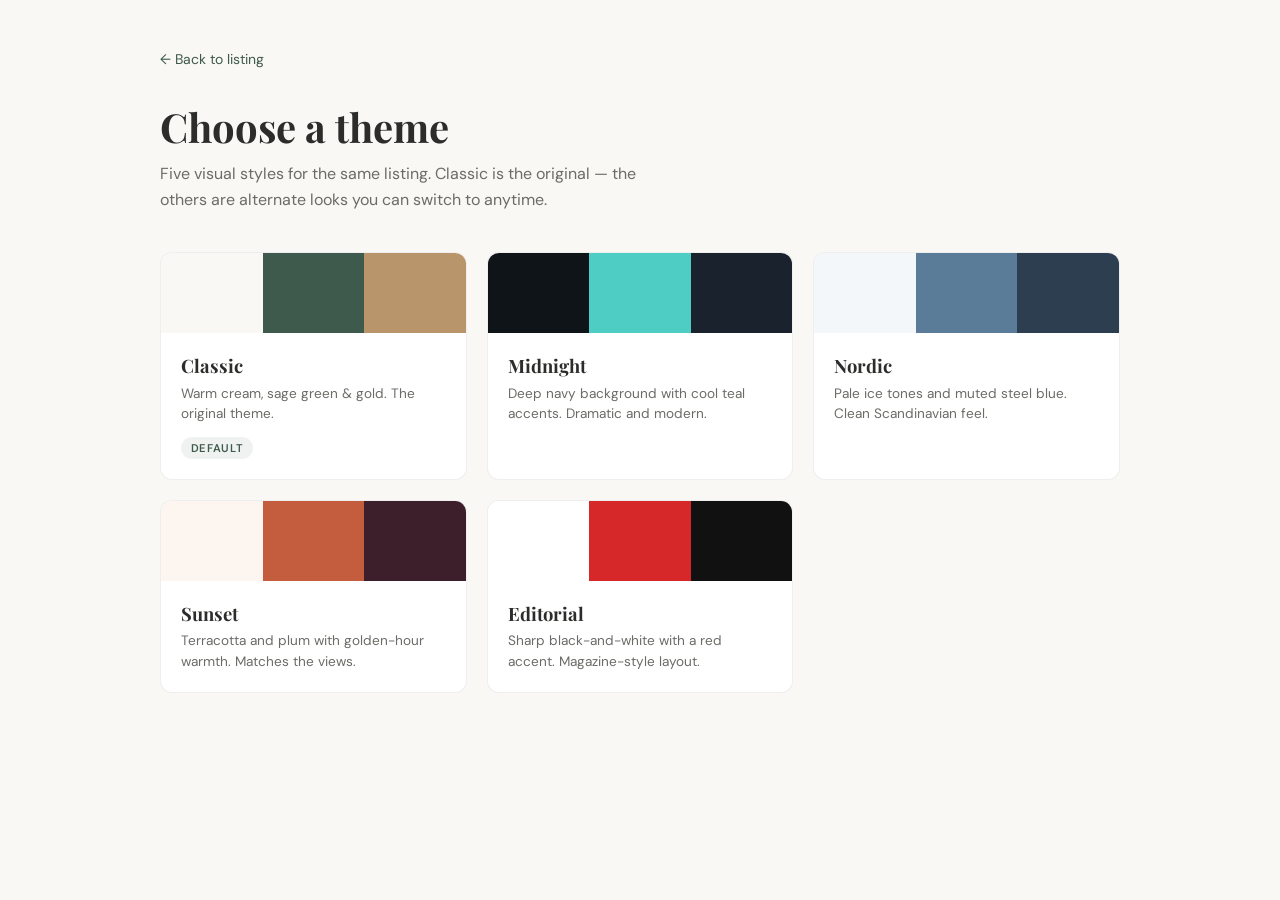
==== themes.html @ 88b02b6e "first commit" ====
<!DOCTYPE html>
<html lang="en">
<head>
  <meta charset="UTF-8">
  <meta name="viewport" content="width=device-width, initial-scale=1.0">
  <title>Choose a theme · Karlslundsgatan 16</title>
  <link rel="preconnect" href="https://fonts.googleapis.com">
  <link rel="preconnect" href="https://fonts.gstatic.com" crossorigin>
  <link href="https://fonts.googleapis.com/css2?family=DM+Sans:wght@400;500;600&family=Playfair+Display:wght@600&display=swap" rel="stylesheet">
  <style>
    * { box-sizing: border-box; margin: 0; padding: 0; }
    body {
      font-family: "DM Sans", system-ui, sans-serif;
      background: #faf8f5;
      color: #2c2c2a;
      min-height: 100vh;
      padding: 3rem 1.5rem;
    }
    .wrap { max-width: 960px; margin: 0 auto; }
    h1 {
      font-family: "Playfair Display", Georgia, serif;
      font-size: clamp(1.75rem, 4vw, 2.5rem);
      margin-bottom: 0.5rem;
    }
    .subtitle {
      color: #6b6b67;
      margin-bottom: 2.5rem;
      max-width: 520px;
      line-height: 1.6;
    }
    .back {
      display: inline-block;
      margin-bottom: 2rem;
      font-size: 0.875rem;
      color: #3d5a4c;
      text-decoration: none;
    }
    .back:hover { text-decoration: underline; }
    .grid {
      display: grid;
      grid-template-columns: repeat(auto-fill, minmax(260px, 1fr));
      gap: 1.25rem;
    }
    .card {
      display: block;
      background: #fff;
      border: 1px solid rgba(44, 44, 42, 0.08);
      border-radius: 12px;
      overflow: hidden;
      text-decoration: none;
      color: inherit;
      transition: transform 0.2s, box-shadow 0.2s;
    }
    .card:hover {
      transform: translateY(-4px);
      box-shadow: 0 12px 32px rgba(26, 26, 24, 0.1);
    }
    .swatches {
      display: flex;
      height: 80px;
    }
    .swatches span { flex: 1; }
    .card-body { padding: 1.25rem; }
    .card-body h2 {
      font-family: "Playfair Display", Georgia, serif;
      font-size: 1.15rem;
      margin-bottom: 0.35rem;
    }
    .card-body p {
      font-size: 0.85rem;
      color: #6b6b67;
      line-height: 1.5;
    }
    .badge {
      display: inline-block;
      margin-top: 0.75rem;
      font-size: 0.7rem;
      font-weight: 600;
      letter-spacing: 0.06em;
      text-transform: uppercase;
      color: #3d5a4c;
      background: rgba(61, 90, 76, 0.08);
      padding: 0.25rem 0.6rem;
      border-radius: 100px;
    }
  </style>
</head>
<body>
  <div class="wrap">
    <a class="back" href="index.html">← Back to listing</a>
    <h1>Choose a theme</h1>
    <p class="subtitle">Five visual styles for the same listing. Classic is the original — the others are alternate looks you can switch to anytime.</p>

    <div class="grid">
      <a class="card" href="index.html">
        <div class="swatches">
          <span style="background:#faf8f5"></span>
          <span style="background:#3d5a4c"></span>
          <span style="background:#b8956a"></span>
        </div>
        <div class="card-body">
          <h2>Classic</h2>
          <p>Warm cream, sage green & gold. The original theme.</p>
          <span class="badge">Default</span>
        </div>
      </a>

      <a class="card" href="index.html?theme=midnight">
        <div class="swatches">
          <span style="background:#0f1419"></span>
          <span style="background:#4ecdc4"></span>
          <span style="background:#1a222d"></span>
        </div>
        <div class="card-body">
          <h2>Midnight</h2>
          <p>Deep navy background with cool teal accents. Dramatic and modern.</p>
        </div>
      </a>

      <a class="card" href="index.html?theme=nordic">
        <div class="swatches">
          <span style="background:#f4f7f9"></span>
          <span style="background:#5b7c99"></span>
          <span style="background:#2c3e50"></span>
        </div>
        <div class="card-body">
          <h2>Nordic</h2>
          <p>Pale ice tones and muted steel blue. Clean Scandinavian feel.</p>
        </div>
      </a>

      <a class="card" href="index.html?theme=sunset">
        <div class="swatches">
          <span style="background:#fdf6f0"></span>
          <span style="background:#c45c3e"></span>
          <span style="background:#3d1f2b"></span>
        </div>
        <div class="card-body">
          <h2>Sunset</h2>
          <p>Terracotta and plum with golden-hour warmth. Matches the views.</p>
        </div>
      </a>

      <a class="card" href="index.html?theme=editorial">
        <div class="swatches">
          <span style="background:#ffffff"></span>
          <span style="background:#d62828"></span>
          <span style="background:#111111"></span>
        </div>
        <div class="card-body">
          <h2>Editorial</h2>
          <p>Sharp black-and-white with a red accent. Magazine-style layout.</p>
        </div>
      </a>
    </div>
  </div>
</body>
</html>
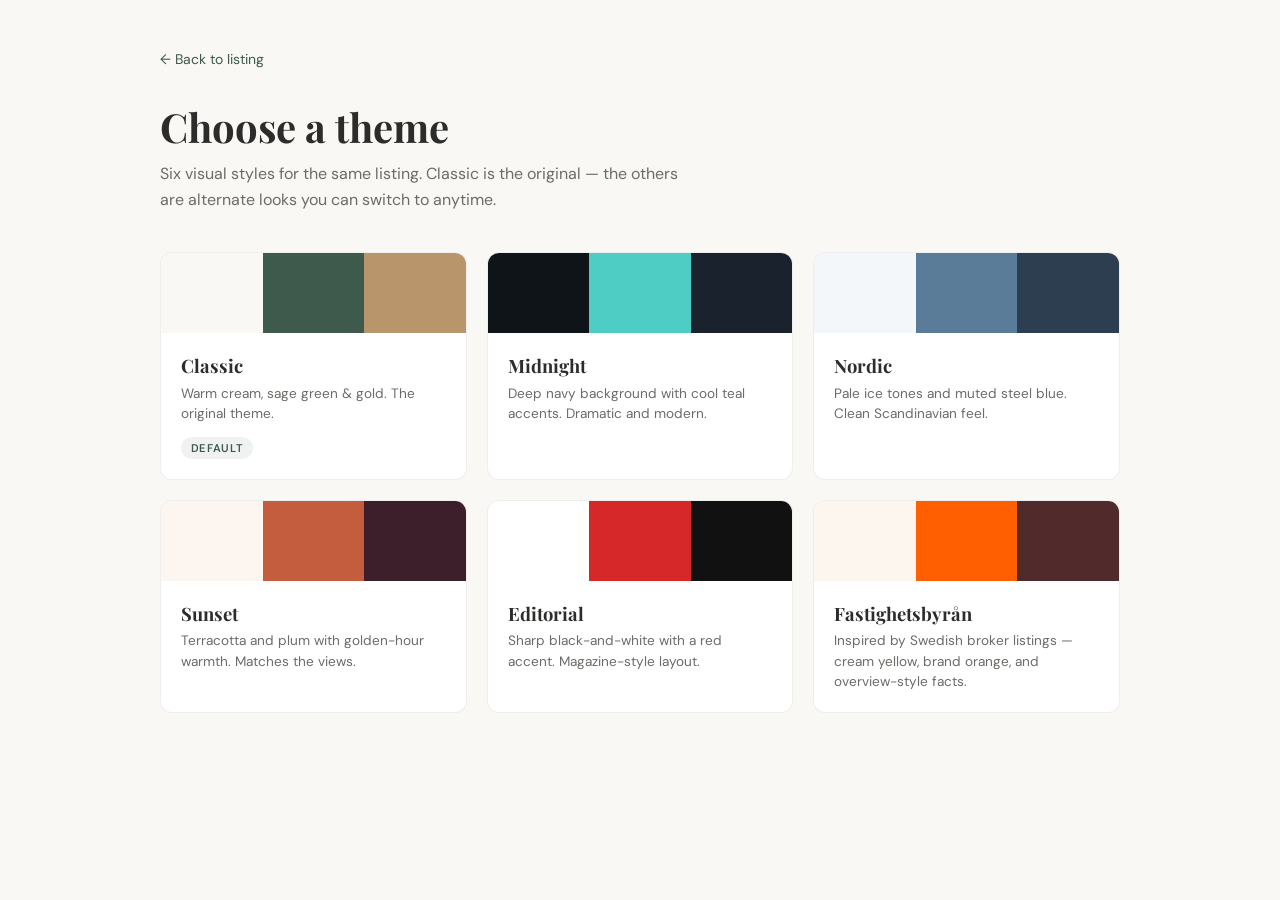
==== commit d5327a02: "ui: add avgift info and new theme" ====
--- a/themes.html
+++ b/themes.html
@@ -89,7 +89,7 @@
   <div class="wrap">
     <a class="back" href="index.html">← Back to listing</a>
     <h1>Choose a theme</h1>
-    <p class="subtitle">Five visual styles for the same listing. Classic is the original — the others are alternate looks you can switch to anytime.</p>
+    <p class="subtitle">Six visual styles for the same listing. Classic is the original — the others are alternate looks you can switch to anytime.</p>
 
     <div class="grid">
       <a class="card" href="index.html">
@@ -152,6 +152,18 @@
           <p>Sharp black-and-white with a red accent. Magazine-style layout.</p>
         </div>
       </a>
+
+      <a class="card" href="index.html?theme=fastighetsbyran">
+        <div class="swatches">
+          <span style="background:#fdf6ee"></span>
+          <span style="background:#ff5f00"></span>
+          <span style="background:#512b2b"></span>
+        </div>
+        <div class="card-body">
+          <h2>Fastighetsbyrån</h2>
+          <p>Inspired by Swedish broker listings — cream yellow, brand orange, and overview-style facts.</p>
+        </div>
+      </a>
     </div>
   </div>
 </body>
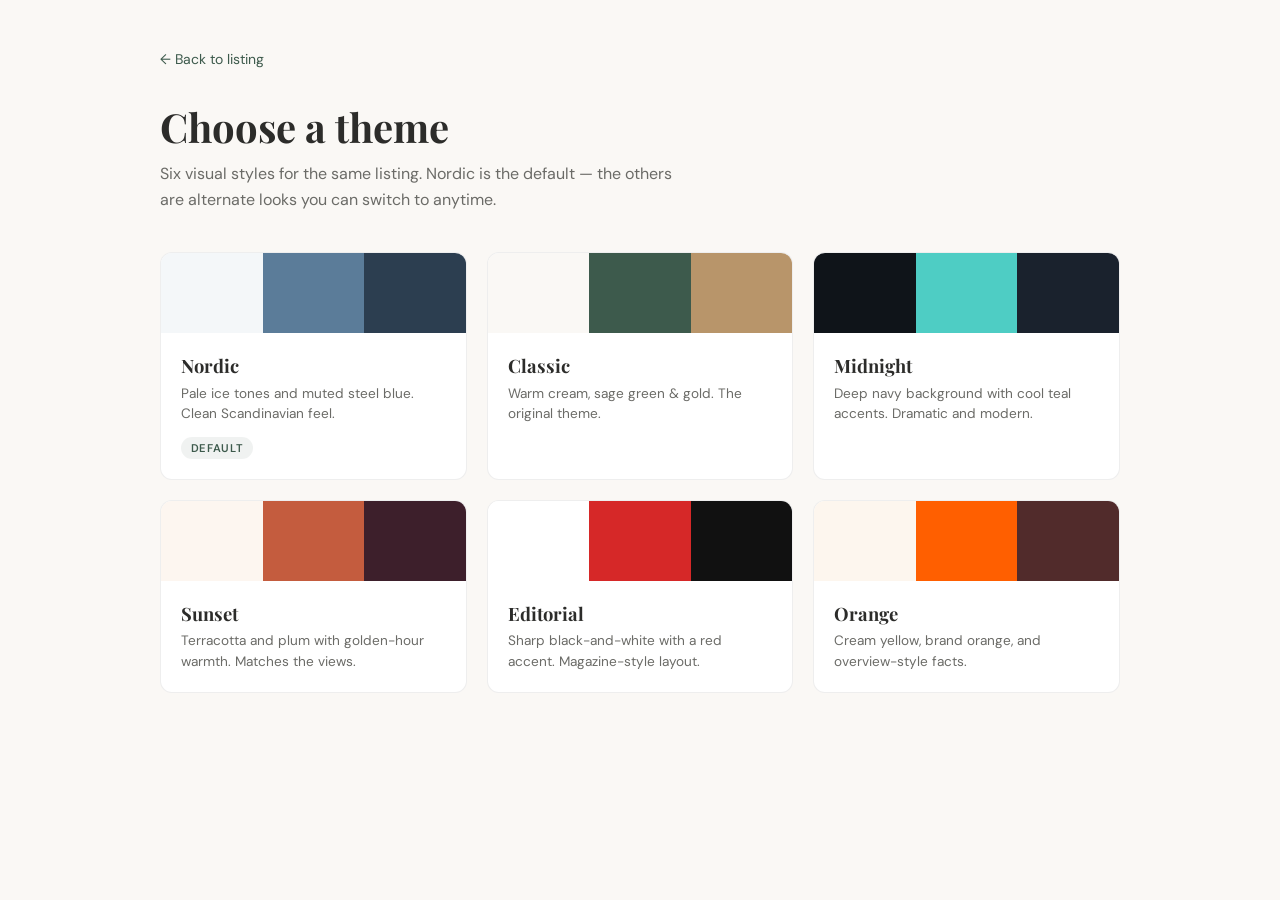
==== commit 1dc7323f: "add bathroom image and update the themes" ====
--- a/themes.html
+++ b/themes.html
@@ -89,10 +89,23 @@
   <div class="wrap">
     <a class="back" href="index.html">← Back to listing</a>
     <h1>Choose a theme</h1>
-    <p class="subtitle">Six visual styles for the same listing. Classic is the original — the others are alternate looks you can switch to anytime.</p>
+    <p class="subtitle">Six visual styles for the same listing. Nordic is the default — the others are alternate looks you can switch to anytime.</p>
 
     <div class="grid">
       <a class="card" href="index.html">
+        <div class="swatches">
+          <span style="background:#f4f7f9"></span>
+          <span style="background:#5b7c99"></span>
+          <span style="background:#2c3e50"></span>
+        </div>
+        <div class="card-body">
+          <h2>Nordic</h2>
+          <p>Pale ice tones and muted steel blue. Clean Scandinavian feel.</p>
+          <span class="badge">Default</span>
+        </div>
+      </a>
+
+      <a class="card" href="index.html?theme=classic">
         <div class="swatches">
           <span style="background:#faf8f5"></span>
           <span style="background:#3d5a4c"></span>
@@ -101,7 +114,6 @@
         <div class="card-body">
           <h2>Classic</h2>
           <p>Warm cream, sage green & gold. The original theme.</p>
-          <span class="badge">Default</span>
         </div>
       </a>
 
@@ -114,18 +126,6 @@
         <div class="card-body">
           <h2>Midnight</h2>
           <p>Deep navy background with cool teal accents. Dramatic and modern.</p>
-        </div>
-      </a>
-
-      <a class="card" href="index.html?theme=nordic">
-        <div class="swatches">
-          <span style="background:#f4f7f9"></span>
-          <span style="background:#5b7c99"></span>
-          <span style="background:#2c3e50"></span>
-        </div>
-        <div class="card-body">
-          <h2>Nordic</h2>
-          <p>Pale ice tones and muted steel blue. Clean Scandinavian feel.</p>
         </div>
       </a>
 
@@ -153,15 +153,15 @@
         </div>
       </a>
 
-      <a class="card" href="index.html?theme=fastighetsbyran">
+      <a class="card" href="index.html?theme=orange">
         <div class="swatches">
           <span style="background:#fdf6ee"></span>
           <span style="background:#ff5f00"></span>
           <span style="background:#512b2b"></span>
         </div>
         <div class="card-body">
-          <h2>Fastighetsbyrån</h2>
-          <p>Inspired by Swedish broker listings — cream yellow, brand orange, and overview-style facts.</p>
+          <h2>Orange</h2>
+          <p>Cream yellow, brand orange, and overview-style facts.</p>
         </div>
       </a>
     </div>
